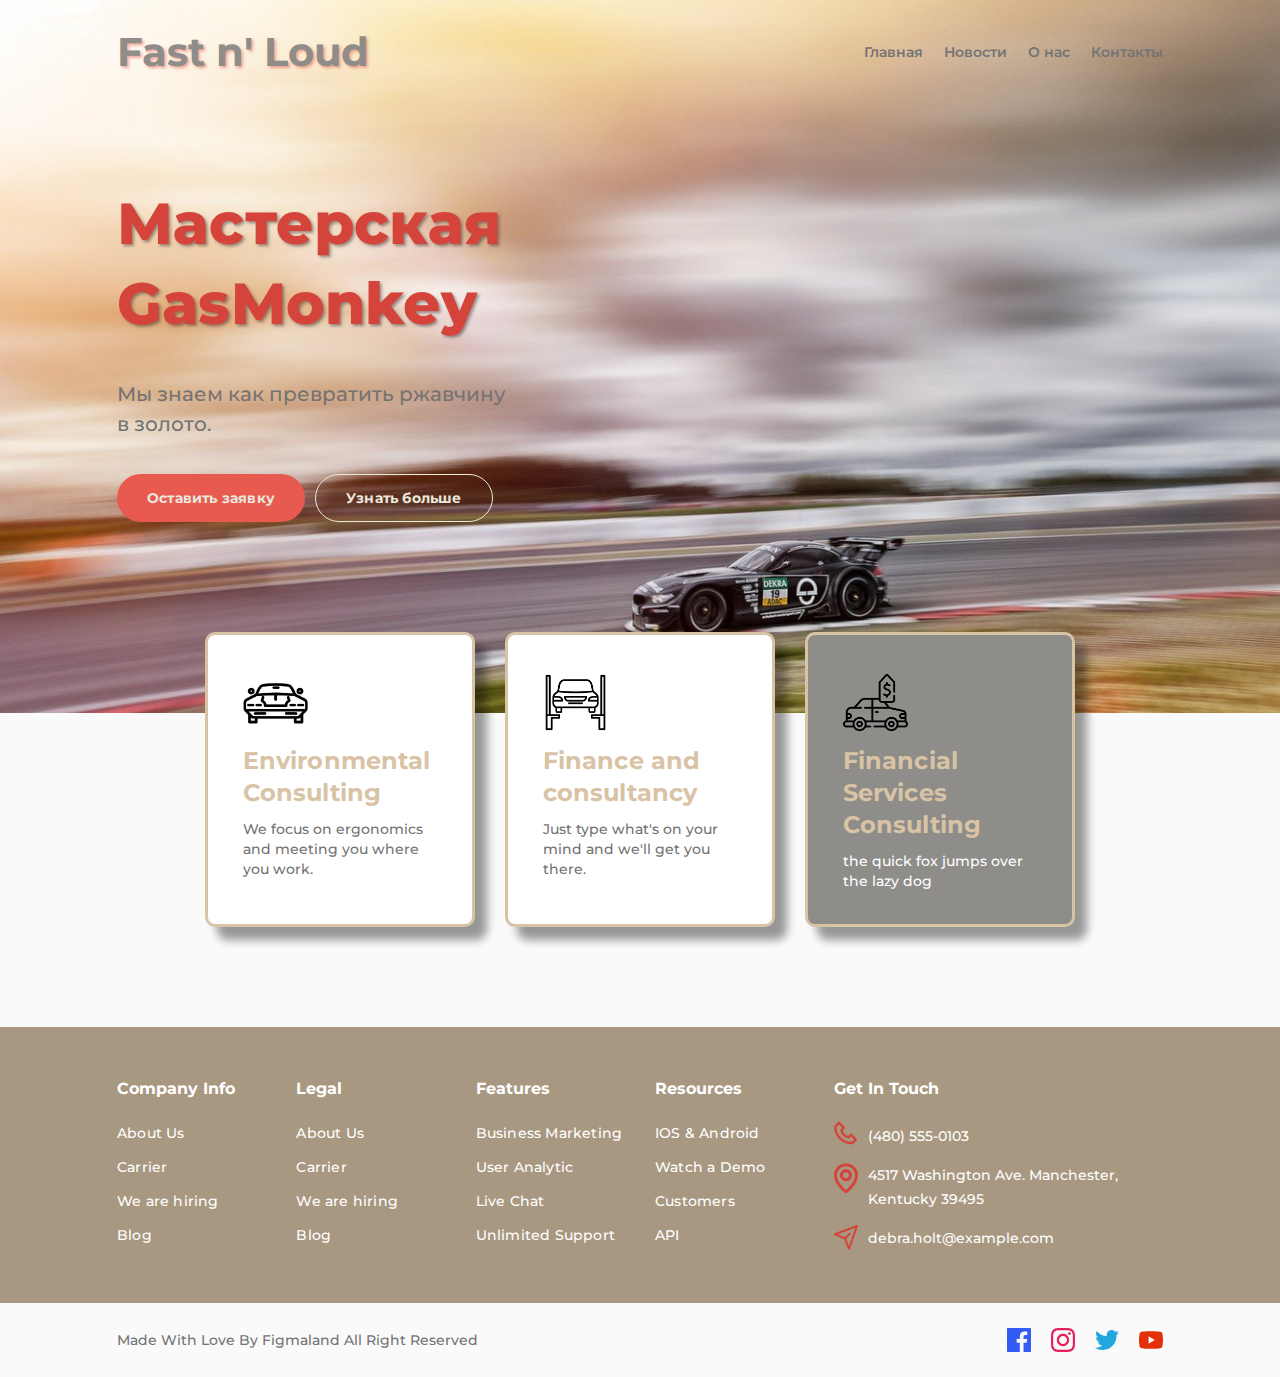
==== index.html @ 844ac3f7 "Add files via upload" ====
<!doctype html>
<html lang="en">
<head>
    <meta charset="UTF-8">
    <meta name="viewport"
          content="width=device-width, initial-scale=1.0">
    <meta http-equiv="X-UA-Compatible" content="ie=edge">
    <link href="https://fonts.googleapis.com/css2?family=Montserrat:wght@400;500;600;700;800&display=swap" rel="stylesheet">
    <link rel="stylesheet" href="css/reset.css">
    <link rel="stylesheet" href="css/style.css">
    <title>Figmaland - Home</title>
</head>
<body>
    <div class="wrapper">
        <header class="header">
            <div class="header__container _container">
                <a href="index.html" class="header__logo">
                    Fast n' Loud
                </a>
                <nav class="header__menu menu">
                    <ul class="menu__list">
                        <li class="menu__item">
                            <a href="index.html" class="menu__link">Главная</a>
                        </li>
                        <li class="menu__item">
                            <a href="advantages.html" class="menu__link">Новости</a>
                        </li>
                        <li class="menu__item">
                            <a href="about.html" class="menu__link">О нас</a>
                        </li>
                        <li class="menu__item">
                            <a href="contact.html" class="menu__link">Контакты</a>
                        </li>
                    </ul>
                </nav>
            </div>
        </header>
        <main class="page">
            <section class="page__main-block main-block">
                <div class="main-block__container _container">
                    <div class="main-block__body">
                        <h1 class="main-block__title">Мастерская GasMonkey</h1>
                        <div class="main-block__text">
                            Мы знаем как превратить ржавчину в золото.
                        </div>
                        <div class="main-block__buttons">
                            <a href="#" class="main-block__button main-block__button_orange">Оставить заявку</a>
                            <a href="" class="main-block__button main-block__button_border">Узнать больше</a>
                        </div>
                    </div>
                </div>
                <div class="main-block__image _ibg">
                    <img src="img/mainblock/cover.jpg" alt="cover">
                </div>
            </section>
            <section class="page__services services">
                <div class="services__container _container">
                    <div class="services__body">
                        <div class="services__column">
                            <div class="services__item item-service">
                                <div class="item-service__icon">
                                    <img src="img/services/01.png" width = "65px" alt="Environmental Consulting">
                                </div>
                                <h3 class="item-service__title">
                                    Environmental Consulting
                                </h3>
                                <div class="item-service__text">
                                    We focus on ergonomics and meeting you where you work.
                                </div>
                            </div>
                        </div>
                        <div class="services__column">
                            <div class="services__item item-service">
                                <div class="item-service__icon">
                                    <img src="img/services/02.png" width = "65px" alt="Finance and consultancy">
                                </div>
                                <h3 class="item-service__title">
                                    Finance and consultancy
                                </h3>
                                <div class="item-service__text">
                                    Just type what's on your mind and we'll get you there.
                                </div>
                            </div>
                        </div>
                        <div class="services__column">
                            <div class="services__item item-service item-service_green">
                                <div class="item-service__icon">
                                    <img src="img/services/03.png" width ="65px" alt="Finance and consultancy">
                                </div>
                                <h3 class="item-service__title">
                                    Financial Services Consulting
                                </h3>
                                <div class="item-service__text">
                                    the quick fox jumps over the lazy dog
                                </div>
                            </div>
                        </div>
                    </div>
                </div>
            </section>
        </main>
        <footer class="footer">
            <div class="footer__top">
                <div class="footer__main _container">
                    <div class="footer__row">
                        <div class="footer__column">
                        <h5 class="footer__label">Company Info</h5>
                        <nav class="footer__menu menu-footer">
                            <ul class="menu-footer__list">
                               <li class="menu-footer__item">
                                   <a href="#" class="menu-footer__link">About Us</a>
                               </li>
                                <li class="menu-footer__item">
                                   <a href="#" class="menu-footer__link">Carrier</a>
                               </li>
                                <li class="menu-footer__item">
                                   <a href="#" class="menu-footer__link">We are hiring</a>
                               </li>
                                <li class="menu-footer__item">
                                   <a href="#" class="menu-footer__link">Blog</a>
                               </li>
                            </ul>
                        </nav>
                    </div>
                        <div class="footer__column">
                            <h5 class="footer__label">Legal</h5>
                            <nav class="footer__menu menu-footer">
                                <ul class="menu-footer__list">
                                   <li class="menu-footer__item">
                                       <a href="#" class="menu-footer__link">About Us</a>
                                   </li>
                                    <li class="menu-footer__item">
                                       <a href="#" class="menu-footer__link">Carrier</a>
                                   </li>
                                    <li class="menu-footer__item">
                                       <a href="#" class="menu-footer__link">We are hiring</a>
                                   </li>
                                    <li class="menu-footer__item">
                                       <a href="#" class="menu-footer__link">Blog</a>
                                   </li>
                                </ul>
                            </nav>
                        </div>
                        <div class="footer__column">
                            <h5 class="footer__label">Features</h5>
                            <nav class="footer__menu menu-footer">
                                <ul class="menu-footer__list">
                                   <li class="menu-footer__item">
                                       <a href="#" class="menu-footer__link">Business Marketing</a>
                                   </li>
                                    <li class="menu-footer__item">
                                       <a href="#" class="menu-footer__link">User Analytic</a>
                                   </li>
                                    <li class="menu-footer__item">
                                       <a href="#" class="menu-footer__link">Live Chat</a>
                                   </li>
                                    <li class="menu-footer__item">
                                       <a href="#" class="menu-footer__link">Unlimited Support</a>
                                   </li>
                                </ul>
                            </nav>
                        </div>
                        <div class="footer__column">
                            <h5 class="footer__label">Resources</h5>
                            <nav class="footer__menu menu-footer">
                                <ul class="menu-footer__list">
                                   <li class="menu-footer__item">
                                       <a href="#" class="menu-footer__link">IOS & Android</a>
                                   </li>
                                    <li class="menu-footer__item">
                                       <a href="#" class="menu-footer__link">Watch a Demo</a>
                                   </li>
                                    <li class="menu-footer__item">
                                       <a href="#" class="menu-footer__link">Customers</a>
                                   </li>
                                    <li class="menu-footer__item">
                                       <a href="#" class="menu-footer__link">API</a>
                                   </li>
                                </ul>
                            </nav>
                        </div>
                        <div class="footer__column">
                            <h5 class="footer__label">Get In Touch</h5>
                            <div class="footer__contacts contacts-footer">
                                <a href="tel:4805550103" class="contacts-footer__item contacts-footer__item_phone">
                                    (480) 555-0103
                                </a>
                                <a href="#" class="contacts-footer__item contacts-footer__item_map">
                                    4517 Washington Ave. Manchester, Kentucky 39495
                                </a>
                                <a href="mailto:debra.holt@example.com" class="contacts-footer__item contacts-footer__item_email">
                                    debra.holt@example.com
                                </a>
                            </div>
                        </div>
                    </div>
                </div>
            </div>
            <div class="footer__bottom">
                <div class="footer__container _container">
                    <div class="footer__copy">
                        Made With Love By Figmaland All Right Reserved
                    </div>
                    <div class="footer__social social">
                        <a href="#" class="social__item">
                            <img src="img/footer/social/01.svg" alt="facebook">
                        </a>
                        <a href="#" class="social__item">
                            <img src="img/footer/social/02.svg" alt="instagram">
                        </a>
                        <a href="#" class="social__item">
                            <img src="img/footer/social/03.svg" alt="twitter">
                        </a>
                        <a href="#" class="social__item">
                            <img src="img/footer/social/04.svg" alt="youtube">
                        </a>
                    </div>
                </div>
            </div>
        </footer>
    </div>
</body>
</html>
---- css/style.css ----
html, body {
    height: 100%;
    line-height: 1;
    font-size: 14px;
    font-family: Montserrat, sans-serif;
    font-weight: 500;
    background-color: #fafafa;
    color: #d5443a  ;
}

.wrapper {
    min-height: 100%;
    overflow: hidden;
    display: flex;
    flex-direction: column;
}

._container {
    max-width: 1046px;
    padding: 0 15px;
    margin: 0 auto;
    box-sizing: content-box;
}

._ibg {
    position: relative;
}

._ibg img {
    position: absolute;
    width: 100%;
    height: 100%;
    top: 0;
    left: 0;
    object-fit: cover;
}

/* ----------------- HEADER ----------------------- */

.header {
    position: absolute;
    width: 100%;
    left: 0;
    top: 0;
    z-index: 50;
}

.header__container {
    display: flex;
    min-height: 104px;
    align-items: center;
    justify-content: space-between;

}
@media (max-width: 479px) {
    .header__container {
        min-height: 70px;
        flex-direction: column;
        padding-top: 5px;
        justify-content: space-between;
    }
}

.header__logo {
    font-size: 40px;
    font-weight: 700;
    color: #8E8D8A;
    padding: 20px 0;
    width: 350px;
    text-shadow: 2px 2px 3px #e8594f83;
}

.header__logo:hover{
    font-size: 50px;
    color: #E85A4F;
    text-shadow: 2px 2px 3px #8e8d8ab4;
}

.header__menu {
    margin-left: 133px;
}
@media (max-width: 992px) {
    .header__menu {
        margin-left: 80px;
    }
}
@media (max-width: 767px) {
    .header__menu {
        margin-left: 40px;
    }
}
@media (max-width: 479px) {
    .header__menu {
        margin: 0;
    }
}

.menu__list {
    display: flex;
    flex-wrap: wrap;
}

.menu__item:not(:last-child) {
    margin-right: 21px;
}
@media (max-width: 479px) {
    .menu__item:not(:last-child) {
        margin-right: 10px;
    }
}
@media (max-width: 360px) {
    .menu__item {
        text-align: center;
        flex: 0 1 50%;
    }
    .menu__item:not(:last-child) {
        margin-right: 0;
    }
}

.menu__link {
    color: #737373;
    font-weight: 600;
    line-height: calc(24 / 14);
}
.menu__link:hover {
    text-decoration: underline;
}
@media (max-width: 479px) {
    .menu__link {
        font-size: 16px;
    }
}

/* ----------------- PAGE ----------------------- */

.page {
    flex: 1 1 auto;
}

.page_picture{
    background-image: url("img/mainblock/01.jpg");
}

.page__services {
    position: relative;
    z-index: 2;
    margin-top: -111px;
}

.page__clients:not(:last-child) {
    margin-bottom: 10px;
}

/* ----------------- MAIN-BLOCK ----------------------- */

.main-block {
    position: relative;
}

.main-block__body {
    padding: 184px 0 191px 0;
    position: relative;
    
    max-width: 400px;
    z-index: 2;
}
@media (max-width: 992px) {
    .main-block__body {
        padding: 120px 0 191px 0;
    }
}
@media (max-width: 479px) {
    .main-block__body {
        padding: 115px 0 160px 0;
    }
}

.main-block__body > *:not(:last-child) {
    margin-bottom: 35px;
}

.main-block__title {
    font-size: 58px;
    line-height: calc(80 / 58);
    font-weight: 800;
    letter-spacing: 0.2px;
    text-shadow: 2px 2px 3px rgba(63, 55, 55, 0.5);
}
@media (max-width: 479px) {
    .main-block__title {
        font-size: 42px;
    }
}

.main-block__text {
    color: #737373;
    font-size: 20px;
    line-height: calc(30 / 20);
}
@media (max-width: 479px) {
    .main-block__text {
        color: #4c4c4c;
    }
}

.main-block__buttons {
    display: inline-flex;
    flex-wrap: wrap;
    margin: -10px 0;
}

.main-block__button {
    border-radius: 37px;
    display: flex;
    min-height: 48px;
    justify-content: center;
    align-items: center;
    text-align: center;
    padding: 5px 30px;
    font-weight: 700;
    line-height: calc(28 / 14);
    letter-spacing: 0.2px;
    margin: 10px 0;
}
@media (max-width: 479px) {
    .main-block__button {
        flex: 1 1 100%;
    }
}
@media (min-width: 479px) {
    .main-block__button:not(:last-child) {
        margin-right: 10px;
    }
}

.main-block__button_orange {
    background: #E85A4F  ;
    color: #EAE7DC;
}

.main-block__button_orange:hover {
    background-color: #EAE7DC;
    color: #E85A4F;
}

.main-block__button_border {
    color: #EAE7DC;
    border: 1px solid #EAE7DC;
}

.main-block__button_border:hover {
    background-color: #D8C3A5 ;
    color: #fff;
}

.main-block__image {
    position: absolute;
    width: 100%;
    height: 100%;
    top: 0;
    left: 0;

}
@media (max-width: 1300px) {
    .main-block__image img {
        object-position: right;
    }
}

.advantages_picture{
    opacity: 0.6;
    position: absolute;
    width: 100%;
    height: 100%;


}




/* ----------------- SERVICES ----------------------- */

.services__body {
    margin-bottom: 100px;
    margin-top: 30px;
}

@media (min-width: 670px) {
    .services__body {
        display: flex;
        flex-wrap: wrap;
        align-items: center;
        margin-left: -15px;
        margin-right: -15px;
        justify-content: center;
    }
}

.services__column {
    flex: 0 1 33.33%;
    height: 295px;
}
@media (min-width: 670px) {
    .services__column {
        padding: 0 15px;
        max-width: 300px;
    }
}
@media (max-width: 992px) {
    .services__column {
        flex: 0 1 50%;
    }
    .services__column:last-child {
        flex: 1 1 100%;
    }
    .services__column:not(:last-child) {
        margin-bottom: 30px;
    }
}

.services__item {
    height: 100%;
    box-shadow: 12px 13px 10px rgba(0, 0, 0, 0.4);
    background-color: #fff;
    padding: 35px;
    border-radius: 10px;
    border: 3px solid #D8C3A5;
}
@media (max-width: 479px) {
    .services__item {
        padding: 25px;
    }
}

.item-service > *:not(:last-child) {
    margin-bottom: 10px;
}

.item-service__title {
    font-weight: 700;
    font-size: 24px;
    letter-spacing: 0.1px;
    line-height: calc(32 / 24);
    color:#D8C3A5;
}

.item-service_green {
    background-color: #8E8D8A ;
}

.item-service_green .item-service__text {
    color: #fff;
}

.item-service__text {
    color: #737373;
    line-height: calc(20 / 14);
}

/* ----------------- HEADER-BLOCK ----------------------- */

.header-block {
    text-align: center;
    line-height: calc(57 / 40);
    letter-spacing: 0.2px;
}

.header-block__title {
    font-weight: 700;
    font-size: 40px;
}
.header-block__title:not(:last-child) {
    margin-bottom: 10px;
}

.header-block__sub-title {
    color: #737373;
}

/* ----------------- ADVANTAGES ----------------------- */

.advantages {
    padding-top: 180px;
    position: relative;
}
@media (max-width: 992px) {
    .advantages {
        padding-top: 180px;
    }
}

.advantages__header {
    margin-top: 100px;
}

.advantages__body {
    display: flex;
    flex-wrap: wrap;
    margin: 150px -15px -30px;
    justify-content: space-around;

}

.advantages__column {
    padding: 0 15px;
    margin-bottom: 30px;
    flex: 0 1 25%;
    height: 241px;
}
@media (max-width: 1020px) {
    .advantages__column {
        flex: 0 1 50%;
    }
}
@media (max-width: 560px) {
    .advantages__column {
        flex: 0 1 100%;
    }
}

.advantages__item {
    border: 4px solid #a99881;
    padding: 30px;
    font-weight: 700;
    text-align: center;
    border-radius: 10PX;
    height: 241px;
}
.advantages__item > *:not(:last-child) {
    margin-bottom: 10px;
}

.advantages__icon {
    height: 48px;
    display: flex;
    align-items: flex-end;
    justify-content: center;
}

.advantages__value {
    font-size: 40px;
    line-height: calc(57 / 40);
}

.advantages__text {
    color: #737373;
    font-size: 16px;
    letter-spacing: 0.1px;
    line-height: calc(24 / 16);
}

/* ----------------- PRACTICE ----------------------- */

.practice {
    padding: 125px 0 80px 0;
}

.practice__header {
    margin-bottom: 45px;
}

.practice__body {
    margin: 0 -20px;
    padding-bottom: 30px;
    display: flex;
    flex-wrap: wrap;
}

.practice__column {
    padding: 0 20px;
    margin-bottom: 30px;
    flex: 0 1 25%;
}
@media (max-width: 1040px) {
    .practice__column {
        flex: 0 1 50%;
    }
}
@media (max-width: 630px) {
    .practice__column {
        flex: 0 1 100%;
    }
}

.item-practice {
    background-color: #fff;
    height: 100%;
    display: flex;
    flex-direction: column;
}

.item-practice__content {
    padding: 30px;
    flex: 1 1 auto;
}

.item-practice__link {
    color: inherit;
    display: inline-block;
}
.item-practice__link:hover {
    text-decoration: underline;
}
.item-practice__link:not(:last-child) {
    margin-bottom: 15px;
}

.item-practice__title {
    letter-spacing: 0.1px;
    font-size: 16px;
    font-weight: 700;
    line-height: calc(24 / 16);
}

.item-practice__text {
    color: #737373;
    line-height: calc(20 / 14);
}

.item-practice__image {
    display: block;
    padding-bottom: 60%;
}

/* ----------------- WHO WE ARE ----------------------- */

.whoweare {
    background-color: #fff;
    padding: 180px 0 130px 0;
}
@media (max-width: 767px) {
    .whoweare {
        padding: 180px 0 80px 0;
    }
}

.whoweare__header {
    margin-bottom: 100px;
}

.whoweare__body {
    display: flex;
    align-items: flex-start;
}
@media (max-width: 950px) {
    .whoweare__body {
        flex-direction: column-reverse;
        align-items: stretch;
    }
}

.whoweare__video {
    flex: 0 0 calc(600 / 1046 * 100%);
    padding-bottom: calc(442 / 1046 * 100%);
    position: relative;
}

.whoweare__video iframe {
    position: absolute;
    width: 100%;
    height: 100%;
    top: 0;
    left: 0;
    object-fit: cover;
}
@media (max-width: 950px) {
    .whoweare__video {
        padding-bottom: calc(315 / 560 * 100%);
    }

    .whoweare__video:not(:last-child) {
        margin-top: 50px;
    }
}


.whoweare__content {
    flex: 1 1 auto;
    padding: 20px 0 0 121px;
}
@media (max-width: 1080px) {
    .whoweare__content {
        padding: 0 0 0 50px;
    }
}
@media (max-width: 950px) {
    .whoweare__content {
        padding: 0;
    }
}

.whoweare__top:not(:last-child) {
    margin-bottom: 50px;
}

.whoweare__title {
    font-weight: 800;
    font-size: 40px;
    letter-spacing: 0.2px;
    line-height: calc(57 / 40);
}
.whoweare__title:not(:last-child) {
    margin-bottom: 10px;
}
@media (max-width: 950px) {
    .whoweare__title {
        font-size: 28px;
    }
}

.whoweare__text {
    color: #737373;
    line-height: calc(20 / 14);
}

.item-whoweare {
    display: flex;
}

.item-whoweare:not(:last-child) {
    margin-bottom: 30px;
}

.item-whoweare__icon {
    flex: 0 0 32px;
}

.item-whoweare__body {
    flex: 1 1 auto;
    padding-left: 20px;
}

.item-whoweare__title {
    font-weight: 700;
    font-size: 16px;
    line-height: calc(24 / 16);
}

.item-whoweare__title:not(:last-child) {
    margin-bottom: 5px;
}

.item-whoweare__text {
    color: #737373;
    line-height: calc(24 / 14);
}

/* ----------------- CLIENTS ----------------------- */

.clients {
    padding: 50px 0;
}

.clients__items {
    display: flex;
    align-items: center;
    justify-content: center;
    flex-wrap: wrap;
}

.clients__item {
    flex: 0 1 16.667%;
    padding: 15px;
    text-align: center;
    min-width: 140px;
}

.clients__item img {
    max-width: 100%;
}

/* ----------------- SUBSCRIBE ----------------------- */

.subscribe__body {
    padding: 30px 50px;
    align-items: center;
    background: #17213C;
    border-radius: 5px 5px 0 0;
}
@media (min-width: 1070px) {
    .subscribe__body {
        margin: 0 30px;
    }
}

.subscribe__title {
    color: #fff;
    font-size: 24px;
    line-height: calc(32 / 24);
    font-weight: 700;
    letter-spacing: 0.1px;
}
@media (min-width: 810px) {
    .subscribe__body {
        display: flex;
        justify-content: space-between;
    }
    .subscribe__title {
        max-width: 266px;
    }
}
@media (max-width: 810px) {
    .subscribe__body {
        margin: 0 -15px;
        padding: 20px 15px;
    }
    .subscribe__title {
        margin-bottom: 20px;
    }
}

.subscribe__form {
    flex: 0 1 50%;
    display: flex;
    align-items: center;
}

.subscribe__input {
    width: 100%;
    flex: 1 1 auto;
    min-height: 58px;
    padding: 0 20px;
    color: #737373;
    background: #F9F9F9;
    border: 1px solid #E6E6E6;
    border-right: 0;
    border-radius: 5px 0 0 5px;
}
.subscribe__input:focus {
    color: #000;
}

.subscribe__button {
    background: #FF7B47;
    color: #fff;
    font-size: 14px;
    line-height: calc(28 / 14);
    border: 1px solid #E6E6E6;
    border-radius: 0 5px 5px 0;
    display: flex;
    min-height: 58px;
    justify-content: center;
    align-items: center;
    padding: 0 22px;
    transition: all 0.3s ease 0s;
}
.subscribe__button:hover {
    cursor: pointer;
    color: #FF7B47;
    border: 1px solid #FF7B47;
    background: #fff;
}

/* ----------------- GET IN TOUCH ----------------------- */

.getintouch {
    padding: 180px 0 130px 0;
}
@media (max-width: 992px) {
    .getintouch {
        padding: 180px 0 40px 0;
    }
}

.getintouch__header {
    margin-bottom: 80px;
}

.getintouch__items {
    margin: 0 -15px;
}

@media (min-width: 992px) {
    .getintouch__items {
        margin: 0;
        display: flex;
        align-items: center;
    }
}

.getintouch__item {
    flex: 0 1 33.333%;
}

.item-getintouch {
    display: flex;
    flex-direction: column;
    justify-content: center;
    align-items: center;
    background-color: #fff;
    padding: 50px 15px;
}

.item-getintouch_active {
    padding: 80px 15px;
    color: #fff;
    background: #252B42;
}
@media (max-width: 992px) {
    .item-getintouch_active {
        padding: 50px 15px;
    }
}

.item-getintouch > *:not(:last-child) {
    margin-bottom: 15px;
}

.item-getintouch__emails {
    display: flex;
    flex-direction: column;
    justify-content: center;
    align-items: center;
}

.item-getintouch__email {
    color: inherit;
    font-weight: 600;
    line-height: calc(24 / 14);
}

.item-getintouch__email:hover {
    text-decoration: underline;
}

.item-getintouch__label {
    font-weight: 700;
    font-size: 16px;
    line-height: calc(24 / 16);
}

.item-getintouch__button {
    min-height: 44px;
    line-height: calc(24 / 14);
    padding: 5px 20px;
    border: 1px solid #FF7B47;
    border-radius: 5px;
    color: #FF7B47;
    font-weight: 600;
    display: flex;
    justify-content: center;
    align-items: center;
    text-align: center;
    transition: all 0.3s ease 0s;
}
.item-getintouch__button:hover {
    color: #fff;
    background-color: #FF7B47;
}

.item-getintouch_active .item-getintouch__button {
    color: #fff;
    border: 1px solid #fff;
}

.item-getintouch_active .item-getintouch__button:hover {
    color: #252B42;
    background-color: #fff;
}

/* ----------------- CONTACT ----------------------- */

.contact {
    background-color: #fff;
    padding: 42px 0;
}

.contact__content {
    padding: 0 0 20px 0;
}

@media (min-width: 768px) {
    .contact__body {
        display: flex;
        align-items: center;
        justify-content: space-between;
    }
    .contact__content {
        padding: 0 20px 0 0;
    }
}

.contact__title {
    font-weight: 700;
    letter-spacing: 0.1px;
    font-size: 24px;
    line-height: calc(32 / 24);
    padding-right: 20px;
}
.contact__title:not(:last-child) {
    margin-bottom: 10px;
}

.contact__text {
    color: #737373;
    line-height: calc(24 / 14);
}

.contact__button {
    min-height: 58px;
    padding: 5px 40px;
    font-weight: 700;
    display: flex;
    justify-content: center;
    align-items: center;
    text-align: center;
    background: #FF7B47;
    color: #fff;
    border-radius: 5px;
    border: 1px solid #FF7B47;
    transition: all 0.3s ease 0s;
}
.contact__button:hover {
    color: #FF7B47;
    background: #fff;
    cursor: pointer;
}

/* ----------------- FOOTER ----------------------- */

.footer__top {
    background: #a99881;
    padding: 35px 0;
}

.footer__row {
    display: flex;
    flex-wrap: wrap;
    margin: 0 -15px;
}

.footer__column {
    padding: 15px 15px;
    flex: 0 1 16.667%;
}
.footer__column:last-child {
    flex: 0 1 33.334%;
}
@media (max-width: 992px) {
    .footer__column {
        flex: 0 1 25%;
    }
    .footer__column:last-child {
        flex: 0 1 100%;
    }
}
@media (max-width: 767px) {
    .footer__column {
        flex: 0 1 50%;
    }
    .footer__column:last-child {
        flex: 0 1 100%;
    }
}

.footer__label {
    color: #fff;
    font-weight: 700;
    font-size: 16px;
    line-height: calc(24 / 16);
    margin-bottom: 20px;
}

.menu-footer__item:not(:last-child) {
    margin-bottom: 10px;
}

.menu-footer__link {
    color: #fff;
    display: inline-block;
    line-height: calc(24 / 14);
    letter-spacing: 0.2px;
}
.menu-footer__link:hover {
    text-decoration: underline;
}

.contacts-footer {
    display: flex;
    flex-direction: column;
}

.contacts-footer__item {
    padding-left: 34px;
    color: #fff;
    line-height: calc(24 / 14);
    display: flex;
    align-items: center;
    min-height: 30px;
}
.contacts-footer__item:hover {
    text-decoration: underline;
}
.contacts-footer__item:not(:last-child) {
    margin-bottom: 12px;
}

.contacts-footer__item_phone {
    background: url("../img/footer/icons/01.svg") 0 0 no-repeat;
}

.contacts-footer__item_map {
    background: url("../img/footer/icons/02.svg") 0 0 no-repeat;
}

.contacts-footer__item_email {
    background: url("../img/footer/icons/03.svg") 0 0 no-repeat;
}

.footer__bottom {
    padding: 25px 0;
}

.footer__container {
    display: flex;
    justify-content: space-between;
    align-items: center;
}

.footer__copy {
    color: #737373;
    line-height: calc(24 / 14);
}
@media (max-width: 767px) {
    .footer__container {
        flex-direction: column;
    }
    .footer__copy {
        flex-direction: column;
        margin-bottom: 15px;
        text-align: center;
    }
}

.social {
    display: flex;
    align-items: center;
}

.social__item:not(:last-child) {
    margin-right: 20px;
}
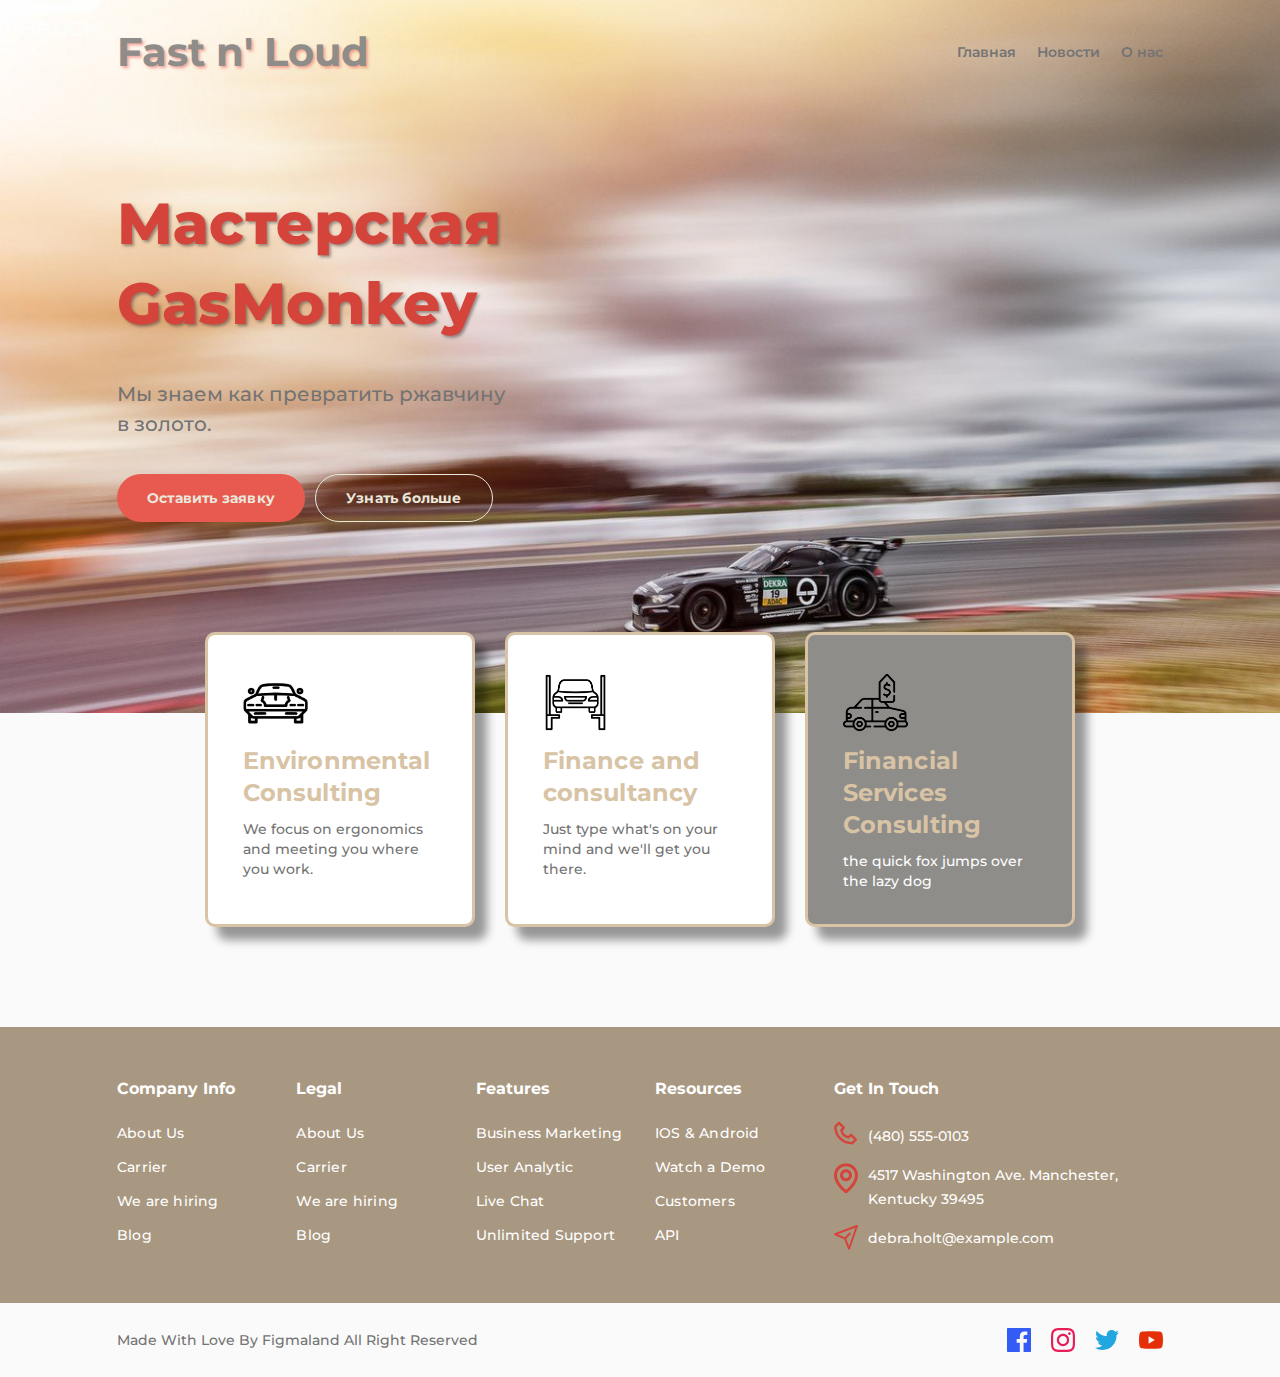
==== commit 3eb123df: "Add files via upload" ====
--- a/index.html
+++ b/index.html
@@ -8,7 +8,7 @@
     <link href="https://fonts.googleapis.com/css2?family=Montserrat:wght@400;500;600;700;800&display=swap" rel="stylesheet">
     <link rel="stylesheet" href="css/reset.css">
     <link rel="stylesheet" href="css/style.css">
-    <title>Figmaland - Home</title>
+    <title>Fast n' Loud - Home</title>
 </head>
 <body>
     <div class="wrapper">
@@ -28,9 +28,6 @@
                         <li class="menu__item">
                             <a href="about.html" class="menu__link">О нас</a>
                         </li>
-                        <li class="menu__item">
-                            <a href="contact.html" class="menu__link">Контакты</a>
-                        </li>
                     </ul>
                 </nav>
             </div>
--- a/css/style.css
+++ b/css/style.css
@@ -138,10 +138,6 @@
     flex: 1 1 auto;
 }
 
-.page_picture{
-    background-image: url("img/mainblock/01.jpg");
-}
-
 .page__services {
     position: relative;
     z-index: 2;
@@ -271,10 +267,13 @@
 .advantages_picture{
     opacity: 0.6;
     position: absolute;
-    width: 100%;
-    height: 100%;
-
-
+
+
+}
+
+.advanteges_img{
+        height: 100vh;
+        width: 100vw;
 }
 
 
@@ -384,6 +383,8 @@
 .advantages {
     padding-top: 180px;
     position: relative;
+    height: 100vh;
+    width: 100vw;
 }
 @media (max-width: 992px) {
     .advantages {
@@ -391,9 +392,7 @@
     }
 }
 
-.advantages__header {
-    margin-top: 100px;
-}
+
 
 .advantages__body {
     display: flex;
@@ -451,10 +450,15 @@
     line-height: calc(24 / 16);
 }
 
+.advantages_container{
+    position: relative;
+}
+
 /* ----------------- PRACTICE ----------------------- */
 
 .practice {
     padding: 125px 0 80px 0;
+    position: relative;
 }
 
 .practice__header {
@@ -718,9 +722,9 @@
 }
 
 .subscribe__input {
-    width: 100%;
+    width: 30%;
     flex: 1 1 auto;
-    min-height: 58px;
+    min-height: 40px;
     padding: 0 20px;
     color: #737373;
     background: #F9F9F9;
@@ -733,14 +737,14 @@
 }
 
 .subscribe__button {
-    background: #FF7B47;
+    background: #d5443a;
     color: #fff;
     font-size: 14px;
     line-height: calc(28 / 14);
     border: 1px solid #E6E6E6;
     border-radius: 0 5px 5px 0;
     display: flex;
-    min-height: 58px;
+    min-height: 40px;
     justify-content: center;
     align-items: center;
     padding: 0 22px;
@@ -748,19 +752,20 @@
 }
 .subscribe__button:hover {
     cursor: pointer;
-    color: #FF7B47;
-    border: 1px solid #FF7B47;
+    color: #d5443a;
+    border: 1px solid #d5443a;
     background: #fff;
 }
 
 /* ----------------- GET IN TOUCH ----------------------- */
 
 .getintouch {
-    padding: 180px 0 130px 0;
+    padding: 0 0 130px 0;
+    background-color: #fff;
 }
 @media (max-width: 992px) {
     .getintouch {
-        padding: 180px 0 40px 0;
+        padding: 0 0 40px 0;
     }
 }
 
@@ -796,7 +801,7 @@
 .item-getintouch_active {
     padding: 80px 15px;
     color: #fff;
-    background: #252B42;
+    background: #8E8D8A;
 }
 @media (max-width: 992px) {
     .item-getintouch_active {
@@ -835,9 +840,9 @@
     min-height: 44px;
     line-height: calc(24 / 14);
     padding: 5px 20px;
-    border: 1px solid #FF7B47;
+    border: 1px solid #d5443a;
     border-radius: 5px;
-    color: #FF7B47;
+    color: #d5443a;
     font-weight: 600;
     display: flex;
     justify-content: center;
@@ -847,7 +852,7 @@
 }
 .item-getintouch__button:hover {
     color: #fff;
-    background-color: #FF7B47;
+    background-color: #d5443a;
 }
 
 .item-getintouch_active .item-getintouch__button {
@@ -856,7 +861,7 @@
 }
 
 .item-getintouch_active .item-getintouch__button:hover {
-    color: #252B42;
+    color: #d5443a;
     background-color: #fff;
 }
 
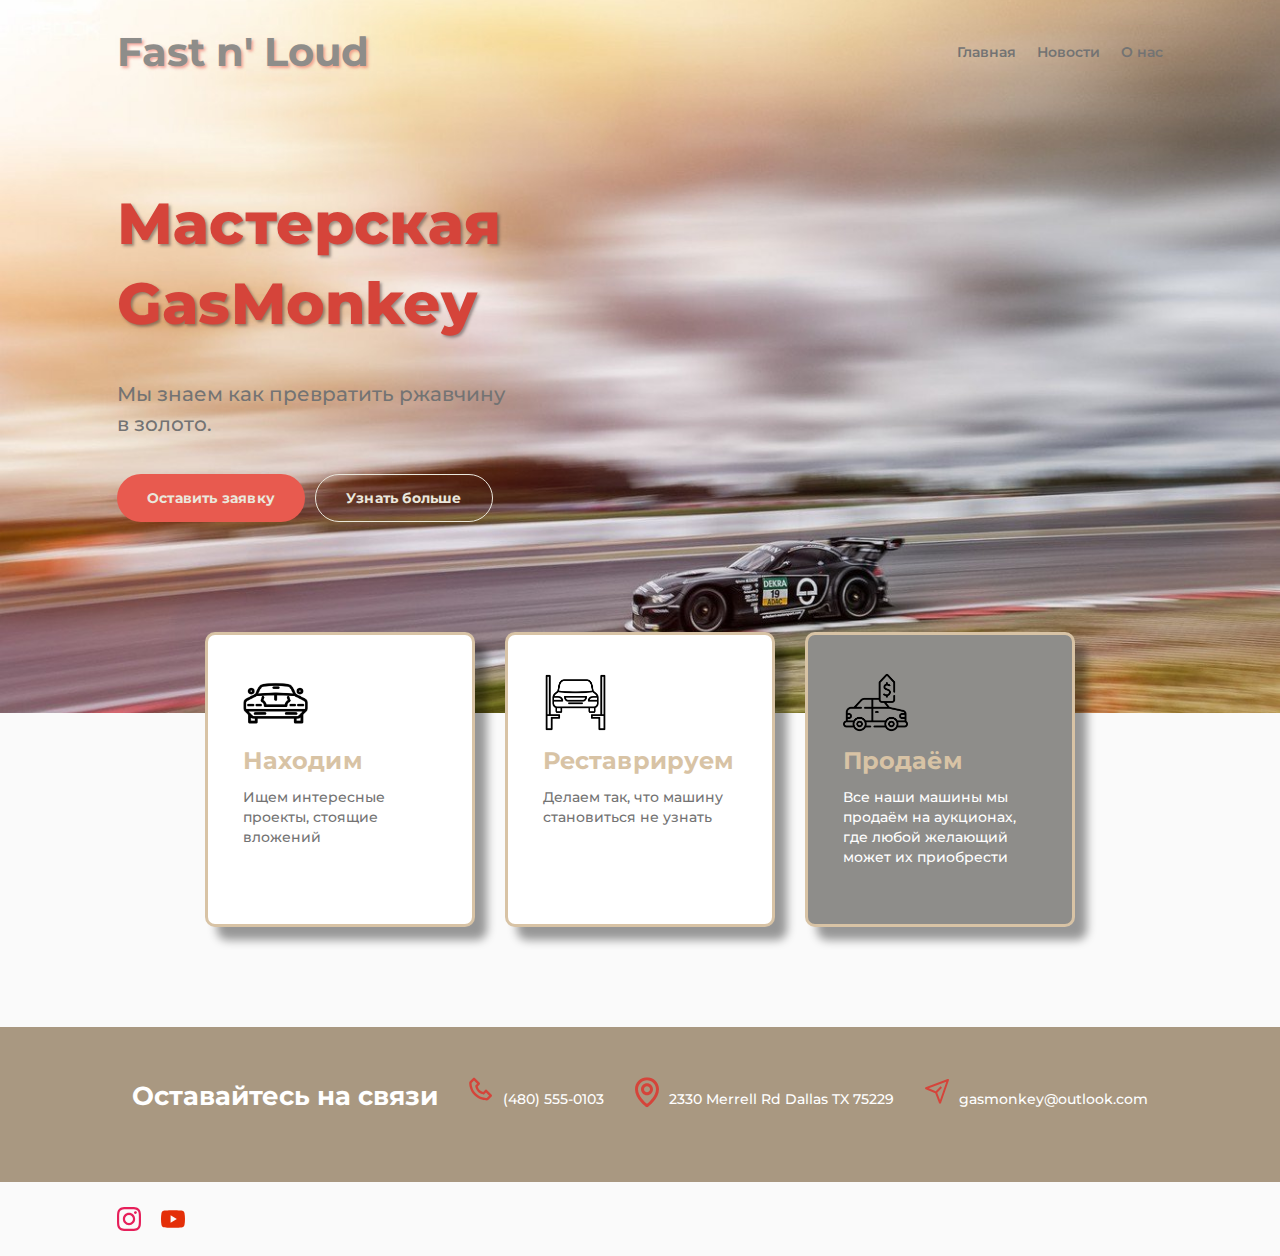
==== commit fe060919: "Add files via upload" ====
--- a/index.html
+++ b/index.html
@@ -59,10 +59,10 @@
                                     <img src="img/services/01.png" width = "65px" alt="Environmental Consulting">
                                 </div>
                                 <h3 class="item-service__title">
-                                    Environmental Consulting
+                                    Находим
                                 </h3>
                                 <div class="item-service__text">
-                                    We focus on ergonomics and meeting you where you work.
+                                    Ищем интересные проекты, стоящие вложений
                                 </div>
                             </div>
                         </div>
@@ -72,10 +72,10 @@
                                     <img src="img/services/02.png" width = "65px" alt="Finance and consultancy">
                                 </div>
                                 <h3 class="item-service__title">
-                                    Finance and consultancy
+                                    Реставрируем
                                 </h3>
                                 <div class="item-service__text">
-                                    Just type what's on your mind and we'll get you there.
+                                    Делаем так, что машину становиться не узнать
                                 </div>
                             </div>
                         </div>
@@ -85,10 +85,10 @@
                                     <img src="img/services/03.png" width ="65px" alt="Finance and consultancy">
                                 </div>
                                 <h3 class="item-service__title">
-                                    Financial Services Consulting
+                                    Продаём
                                 </h3>
                                 <div class="item-service__text">
-                                    the quick fox jumps over the lazy dog
+                                    Все наши машины мы продаём на аукционах, где любой желающий может их приобрести
                                 </div>
                             </div>
                         </div>
@@ -98,117 +98,30 @@
         </main>
         <footer class="footer">
             <div class="footer__top">
-                <div class="footer__main _container">
-                    <div class="footer__row">
+                <div class="footer__main _container">  
                         <div class="footer__column">
-                        <h5 class="footer__label">Company Info</h5>
-                        <nav class="footer__menu menu-footer">
-                            <ul class="menu-footer__list">
-                               <li class="menu-footer__item">
-                                   <a href="#" class="menu-footer__link">About Us</a>
-                               </li>
-                                <li class="menu-footer__item">
-                                   <a href="#" class="menu-footer__link">Carrier</a>
-                               </li>
-                                <li class="menu-footer__item">
-                                   <a href="#" class="menu-footer__link">We are hiring</a>
-                               </li>
-                                <li class="menu-footer__item">
-                                   <a href="#" class="menu-footer__link">Blog</a>
-                               </li>
-                            </ul>
-                        </nav>
-                    </div>
-                        <div class="footer__column">
-                            <h5 class="footer__label">Legal</h5>
-                            <nav class="footer__menu menu-footer">
-                                <ul class="menu-footer__list">
-                                   <li class="menu-footer__item">
-                                       <a href="#" class="menu-footer__link">About Us</a>
-                                   </li>
-                                    <li class="menu-footer__item">
-                                       <a href="#" class="menu-footer__link">Carrier</a>
-                                   </li>
-                                    <li class="menu-footer__item">
-                                       <a href="#" class="menu-footer__link">We are hiring</a>
-                                   </li>
-                                    <li class="menu-footer__item">
-                                       <a href="#" class="menu-footer__link">Blog</a>
-                                   </li>
-                                </ul>
-                            </nav>
-                        </div>
-                        <div class="footer__column">
-                            <h5 class="footer__label">Features</h5>
-                            <nav class="footer__menu menu-footer">
-                                <ul class="menu-footer__list">
-                                   <li class="menu-footer__item">
-                                       <a href="#" class="menu-footer__link">Business Marketing</a>
-                                   </li>
-                                    <li class="menu-footer__item">
-                                       <a href="#" class="menu-footer__link">User Analytic</a>
-                                   </li>
-                                    <li class="menu-footer__item">
-                                       <a href="#" class="menu-footer__link">Live Chat</a>
-                                   </li>
-                                    <li class="menu-footer__item">
-                                       <a href="#" class="menu-footer__link">Unlimited Support</a>
-                                   </li>
-                                </ul>
-                            </nav>
-                        </div>
-                        <div class="footer__column">
-                            <h5 class="footer__label">Resources</h5>
-                            <nav class="footer__menu menu-footer">
-                                <ul class="menu-footer__list">
-                                   <li class="menu-footer__item">
-                                       <a href="#" class="menu-footer__link">IOS & Android</a>
-                                   </li>
-                                    <li class="menu-footer__item">
-                                       <a href="#" class="menu-footer__link">Watch a Demo</a>
-                                   </li>
-                                    <li class="menu-footer__item">
-                                       <a href="#" class="menu-footer__link">Customers</a>
-                                   </li>
-                                    <li class="menu-footer__item">
-                                       <a href="#" class="menu-footer__link">API</a>
-                                   </li>
-                                </ul>
-                            </nav>
-                        </div>
-                        <div class="footer__column">
-                            <h5 class="footer__label">Get In Touch</h5>
-                            <div class="footer__contacts contacts-footer">
+                            <h5 class="footer__label">Оставайтесь на связи</h5>
                                 <a href="tel:4805550103" class="contacts-footer__item contacts-footer__item_phone">
                                     (480) 555-0103
                                 </a>
                                 <a href="#" class="contacts-footer__item contacts-footer__item_map">
-                                    4517 Washington Ave. Manchester, Kentucky 39495
+                                    2330 Merrell Rd Dallas TX 75229
                                 </a>
                                 <a href="mailto:debra.holt@example.com" class="contacts-footer__item contacts-footer__item_email">
-                                    debra.holt@example.com
+                                    gasmonkey@outlook.com
                                 </a>
-                            </div>
                         </div>
                     </div>
                 </div>
             </div>
             <div class="footer__bottom">
                 <div class="footer__container _container">
-                    <div class="footer__copy">
-                        Made With Love By Figmaland All Right Reserved
-                    </div>
+                   
                     <div class="footer__social social">
-                        <a href="#" class="social__item">
-                            <img src="img/footer/social/01.svg" alt="facebook">
-                        </a>
-                        <a href="#" class="social__item">
+                        <a href="https://instagram.com/fastnloudtv?igshid=YmMyMTA2M2Y=" class="social__item">
                             <img src="img/footer/social/02.svg" alt="instagram">
                         </a>
-                        <a href="#" class="social__item">
-                            <img src="img/footer/social/03.svg" alt="twitter">
-                        </a>
-                        <a href="#" class="social__item">
+                        <a href="https://youtube.com/playlist?list=PLvQkHJi9WIlIyWTVkwfJz4u_F5uiVviSV" class="social__item">
                             <img src="img/footer/social/04.svg" alt="youtube">
                         </a>
                     </div>
--- a/css/style.css
+++ b/css/style.css
@@ -375,16 +375,20 @@
 }
 
 .header-block__sub-title {
+    font-size: 25px;
+    font-weight: 400;
+    text-shadow: 2px 2px 3px #05010083;
     color: #737373;
 }
 
 /* ----------------- ADVANTAGES ----------------------- */
 
 .advantages {
-    padding-top: 180px;
+    padding-top: 100px;
     position: relative;
     height: 100vh;
     width: 100vw;
+    box-sizing: border-box;
 }
 @media (max-width: 992px) {
     .advantages {
@@ -397,7 +401,7 @@
 .advantages__body {
     display: flex;
     flex-wrap: wrap;
-    margin: 150px -15px -30px;
+    margin: 100px -15px -30px;
     justify-content: space-around;
 
 }
@@ -444,7 +448,7 @@
 }
 
 .advantages__text {
-    color: #737373;
+    color: #ffffff;
     font-size: 16px;
     letter-spacing: 0.1px;
     line-height: calc(24 / 16);
@@ -475,7 +479,8 @@
 .practice__column {
     padding: 0 20px;
     margin-bottom: 30px;
-    flex: 0 1 25%;
+    flex: 0 1 50%;
+
 }
 @media (max-width: 1040px) {
     .practice__column {
@@ -937,8 +942,10 @@
 }
 
 .footer__column {
-    padding: 15px 15px;
-    flex: 0 1 16.667%;
+    padding: 15px 15px;  
+    display: flex;
+    justify-content: space-between;
+    
 }
 .footer__column:last-child {
     flex: 0 1 33.334%;
@@ -963,9 +970,9 @@
 .footer__label {
     color: #fff;
     font-weight: 700;
-    font-size: 16px;
+    font-size: 26px;
     line-height: calc(24 / 16);
-    margin-bottom: 20px;
+    margin-bottom: 16px;
 }
 
 .menu-footer__item:not(:last-child) {
@@ -984,7 +991,8 @@
 
 .contacts-footer {
     display: flex;
-    flex-direction: column;
+    flex-direction: row;
+align-items: stretch;
 }
 
 .contacts-footer__item {
@@ -998,7 +1006,7 @@
 .contacts-footer__item:hover {
     text-decoration: underline;
 }
-.contacts-footer__item:not(:last-child) {
+.contacts-footer__item{
     margin-bottom: 12px;
 }
 
